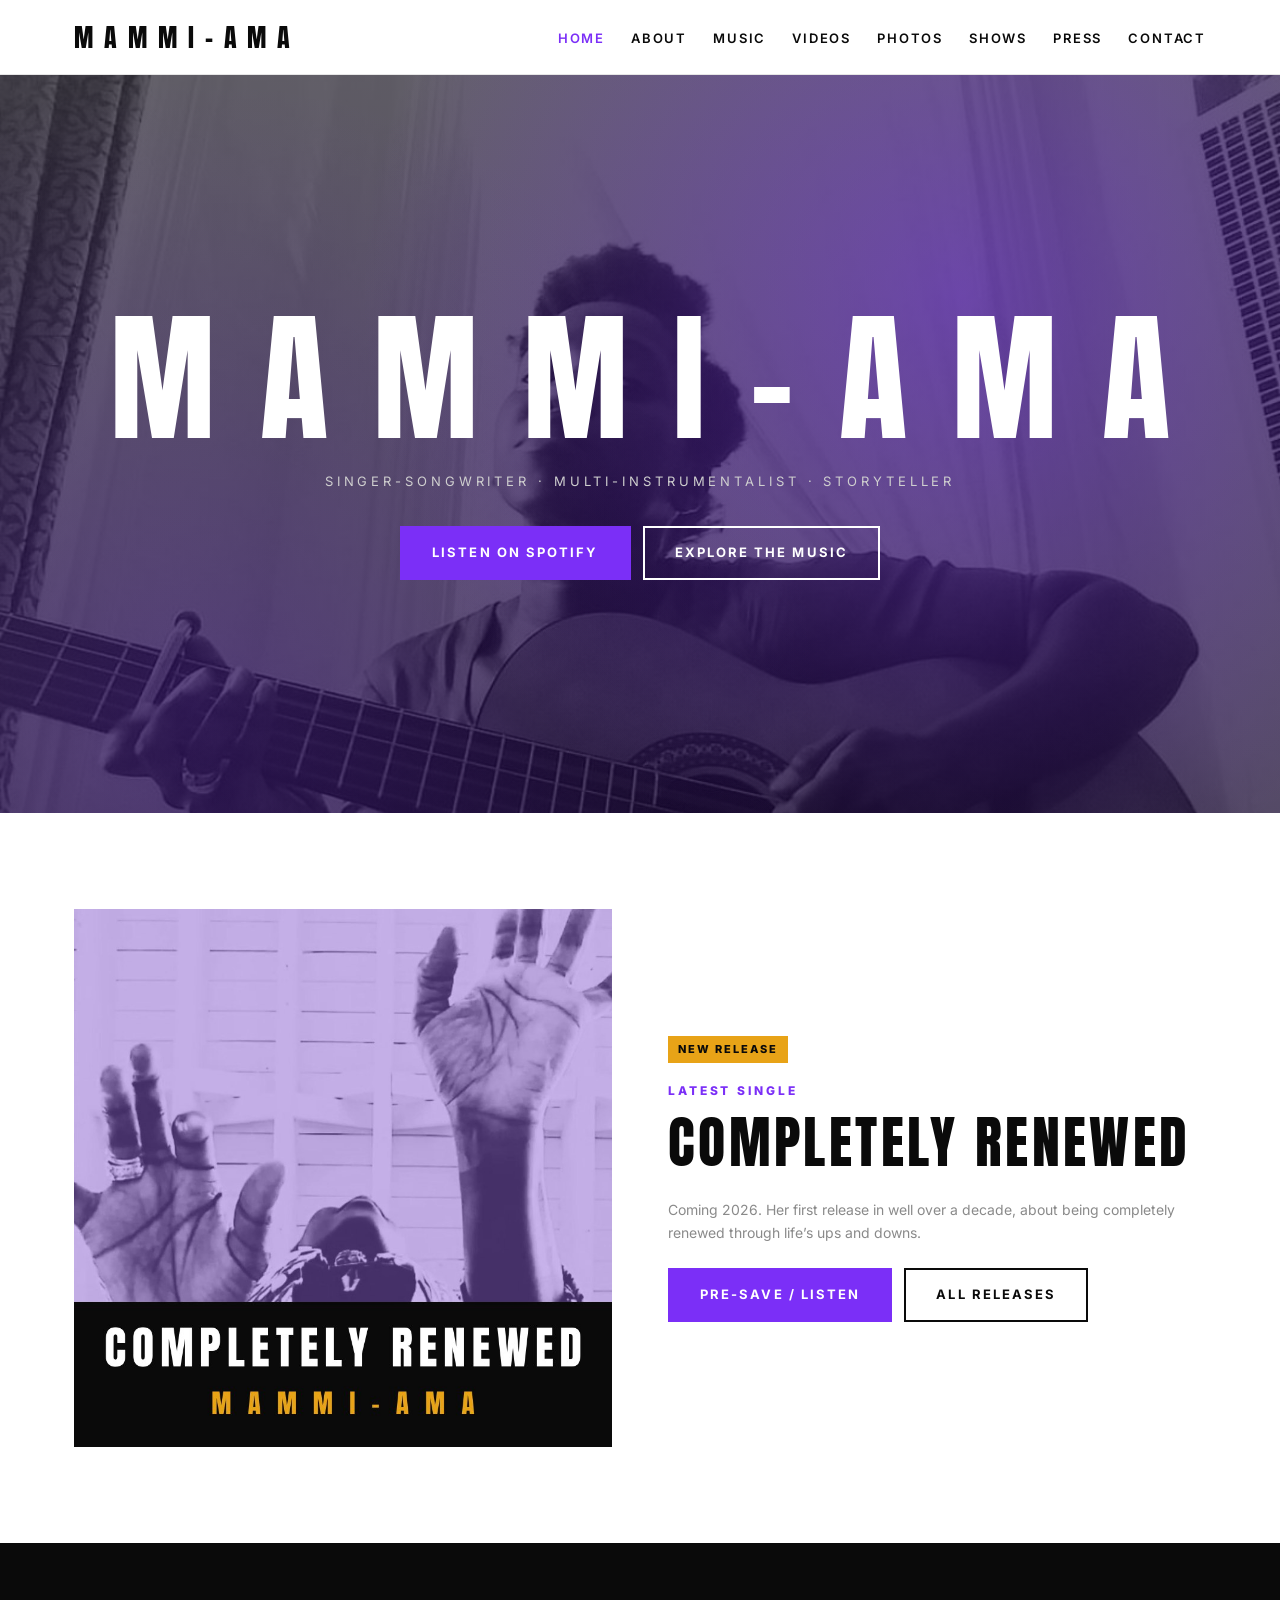
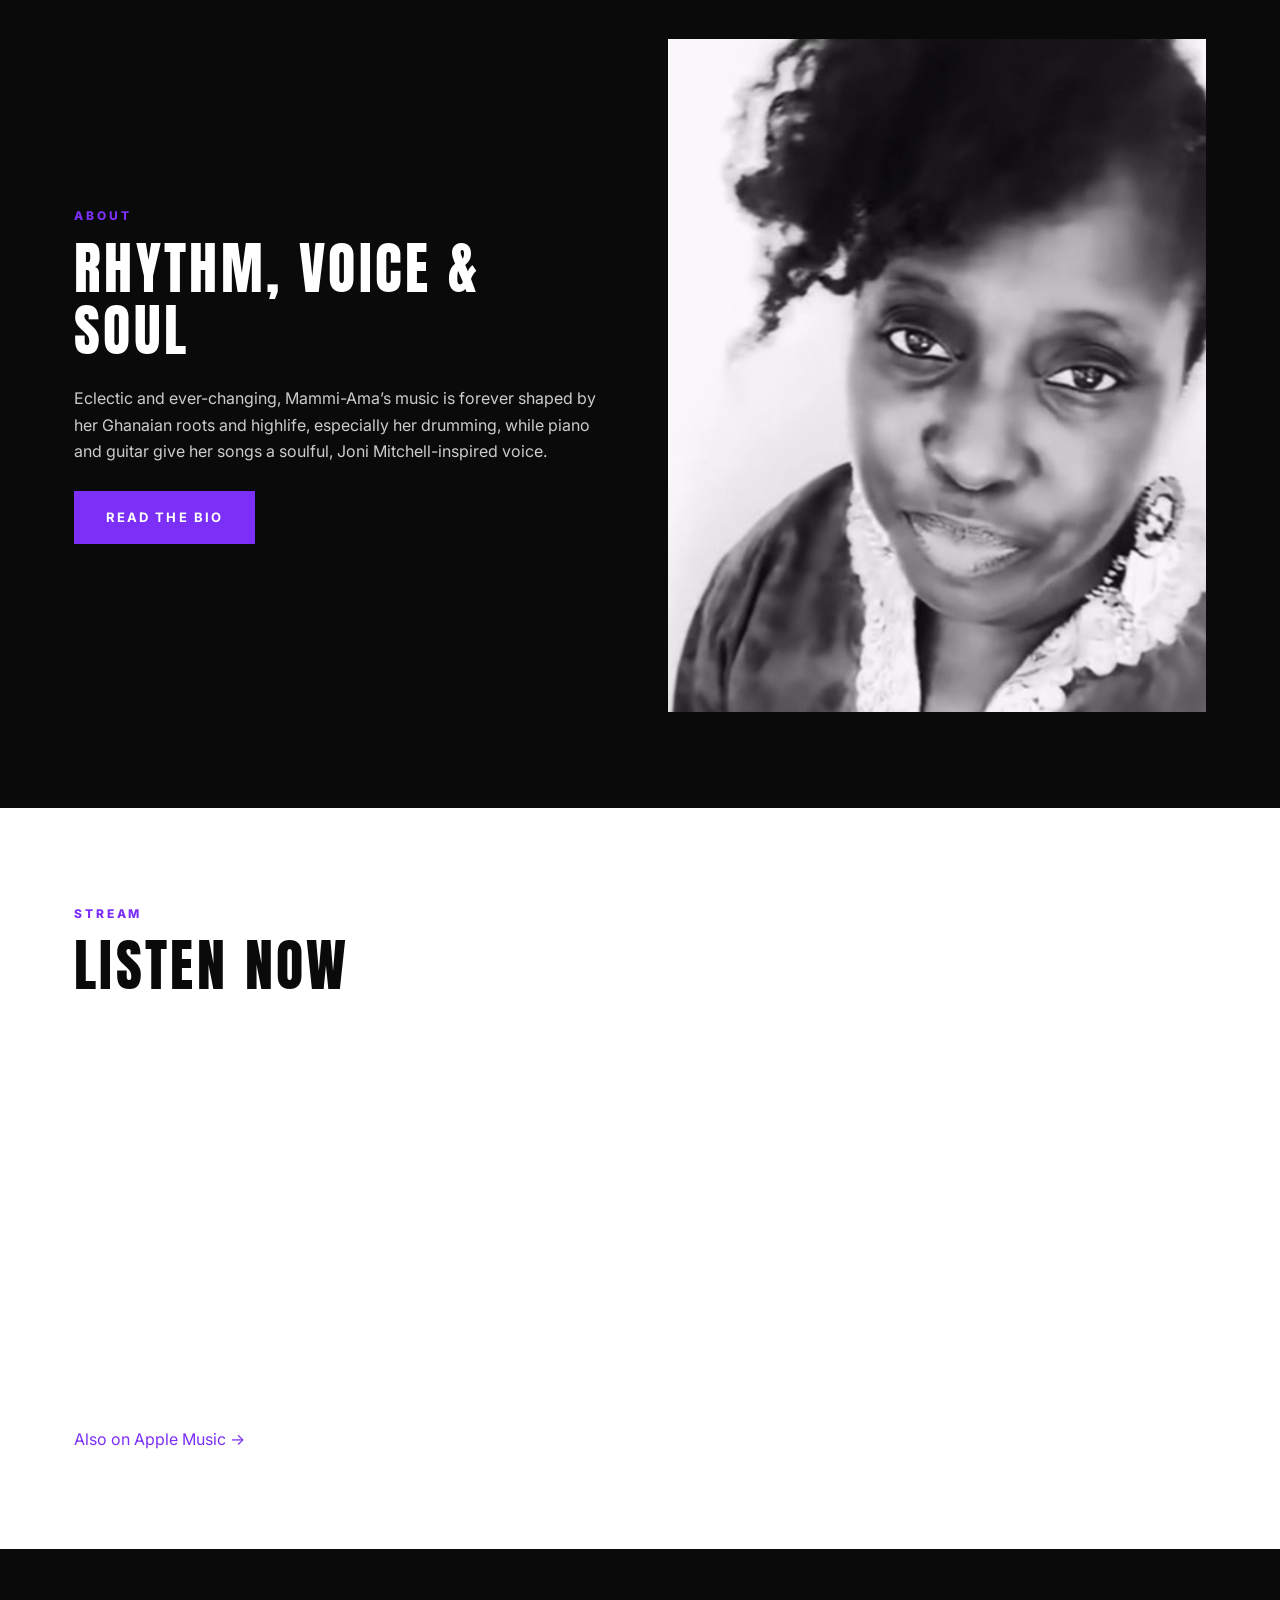
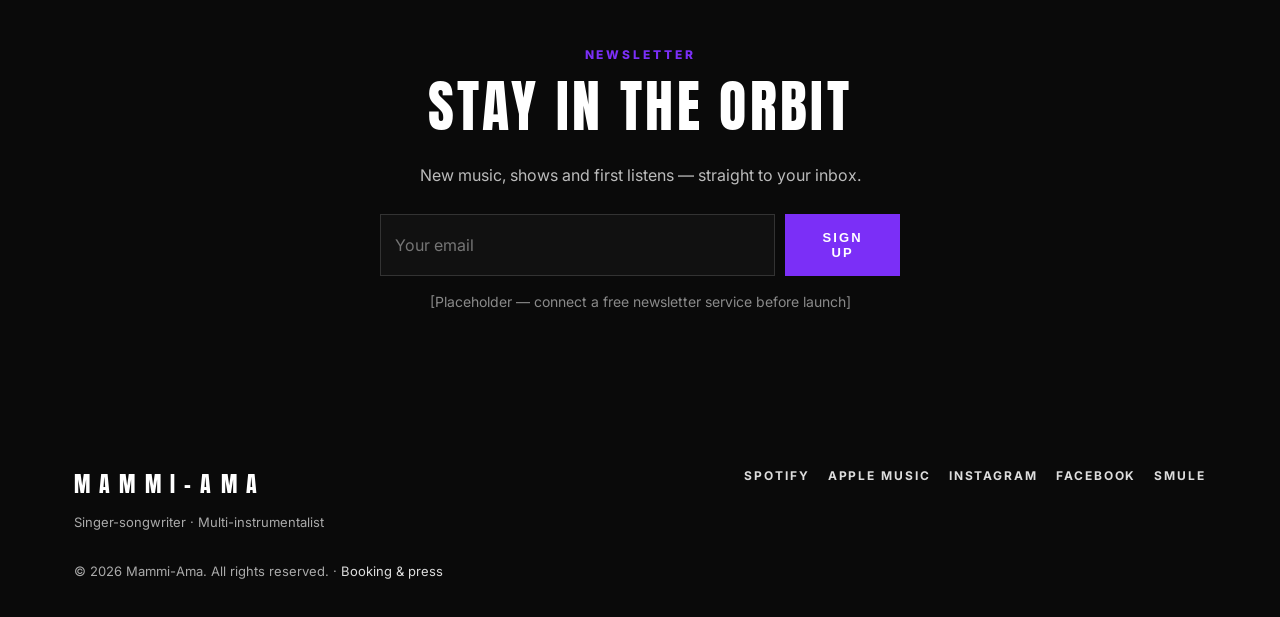
==== index.html @ 61376efd "New mammiama.com site" ====
<!doctype html><html lang="en"><head><meta charset="utf-8"><meta name="viewport" content="width=device-width,initial-scale=1">
<title>Home | MAMMI-AMA</title><meta name="description" content="Mammi-Ama: Ashanti-American singer-songwriter and multi-instrumentalist telling stories across generations."><meta property="og:title" content="MAMMI-AMA"><meta property="og:description" content="Mammi-Ama: Ashanti-American singer-songwriter and multi-instrumentalist telling stories across generations.">
<link rel="stylesheet" href="assets/style.css"></head><body>
<header><div class="wrap nav"><a class="logo" href="index.html" aria-label="Mammi-Ama home">MAMMI-AMA</a><nav><button class="burger" aria-label="Menu">&#9776;</button><ul><li><a href="index.html" class=active>Home</a></li><li><a href="about.html">About</a></li><li><a href="music.html">Music</a></li><li><a href="videos.html">Videos</a></li><li><a href="photos.html">Photos</a></li><li><a href="shows.html">Shows</a></li><li><a href="press.html">Press</a></li><li><a href="contact.html">Contact</a></li></ul></nav></div></header>
<main>
<div class="hero photo"><div class="wrap"><h1>MAMMI-AMA</h1><p>Singer-songwriter · Multi-instrumentalist · Storyteller</p>
<a class="btn" href="https://open.spotify.com/artist/2Zk9RL8q5blu6VVr3xANS7" target="_blank" rel="noopener">Listen on Spotify</a> &nbsp; <a class="btn ghost" href="music.html">Explore the music</a></div></div>
<section><div class="wrap grid2"><div class="fig sq"><img src="assets/photos/cover-completely-renewed-concept.jpg" alt="Completely Renewed cover concept" loading="lazy"></div><div><span class="tag">New release</span>
<p class="kicker" style="margin-top:18px">Latest single</p><h2>Completely Renewed</h2><p class="muted" style="margin-bottom:24px">Coming 2026. Her first release in well over a decade, about being completely renewed through life’s ups and downs.</p>
<a class="btn" href="#" title="DistroKid HyperFollow link goes here">Pre-save / Listen</a> &nbsp; <a class="btn ghost" href="music.html">All releases</a></div></div></section>
<section class="dark"><div class="wrap grid2"><div><p class="kicker">About</p><h2>Rhythm, voice &amp; soul</h2>
<p style="color:#ccc;margin-bottom:26px">Eclectic and ever-changing, Mammi-Ama’s music is forever shaped by her Ghanaian roots and highlife, especially her drumming, while piano and guitar give her songs a soulful, Joni Mitchell-inspired voice.</p>
<a class="btn" href="about.html">Read the bio</a></div><div class="fig tl"><img src="assets/photos/20-bw-close-portrait.jpg" alt="Mammi-Ama portrait" loading="lazy"></div></div></section>
<section><div class="wrap"><p class="kicker">Stream</p><h2>Listen now</h2><div class="embed"><iframe src="https://open.spotify.com/embed/artist/2Zk9RL8q5blu6VVr3xANS7?utm_source=generator&theme=0" height="380" allow="autoplay; clipboard-write; encrypted-media; fullscreen; picture-in-picture" loading="lazy" title="Mammi-Ama on Spotify"></iframe></div>
<p style="margin-top:18px"><a href="https://itunes.apple.com/us/artist/mammi-ama/id1182056877" target="_blank" rel="noopener">Also on Apple Music →</a></p></div></section>
<section class="dark" style="text-align:center"><div class="wrap"><p class="kicker">Newsletter</p><h2>Stay in the orbit</h2><p style="color:#bbb;margin-bottom:26px">New music, shows and first listens — straight to your inbox.</p>
<form class="news" onsubmit="alert('Newsletter signup will be connected before launch.');return false"><input type="email" placeholder="Your email" required><button class="btn" type="submit">Sign up</button></form>
<p class="muted" style="margin-top:14px">[Placeholder — connect a free newsletter service before launch]</p></div></section></main>
<footer><div class="wrap"><div class="row"><div><a class="logo" href="index.html">MAMMI-AMA</a><p style="margin-top:10px">Singer-songwriter · Multi-instrumentalist</p></div><div><div class="socials"><a href="https://open.spotify.com/artist/2Zk9RL8q5blu6VVr3xANS7" target="_blank" rel="noopener">Spotify</a><a href="https://itunes.apple.com/us/artist/mammi-ama/id1182056877" target="_blank" rel="noopener">Apple Music</a><a href="https://www.instagram.com/mammiama" target="_blank" rel="noopener">Instagram</a><a href="http://www.facebook.com/mammiama" target="_blank" rel="noopener">Facebook</a><a href="https://www.smule.com/sing-profile/mammiama" target="_blank" rel="noopener">Smule</a></div></div></div>
<p>&copy; 2026 Mammi-Ama. All rights reserved. · <a href="contact.html">Booking &amp; press</a></p></div></footer>
<script src="assets/main.js"></script></body></html>
---- assets/style.css ----
@import url('https://fonts.googleapis.com/css2?family=Anton&family=Inter:wght@300;400;600;800&display=swap');
:root{--v:#7B2FF7;--g:#E8A317;--k:#0a0a0a;--w:#fff;--gr:#8a8a8a;--line:#e6e6e6}
*{box-sizing:border-box;margin:0;padding:0}
body{font-family:Inter,system-ui,sans-serif;color:var(--k);background:var(--w);line-height:1.65}
a{color:var(--v);text-decoration:none}a:hover{text-decoration:underline}
img{max-width:100%;display:block}
.wrap{max-width:1180px;margin:0 auto;padding:0 24px}
header{position:sticky;top:0;z-index:20;background:rgba(255,255,255,.94);backdrop-filter:blur(8px);border-bottom:1px solid var(--line)}
.nav{display:flex;align-items:center;justify-content:space-between;height:74px}
.logo{font-family:Anton,'Bebas Neue',Impact,sans-serif;font-size:26px;letter-spacing:.42em;color:var(--k)}
.logo:hover{text-decoration:none}
nav ul{display:flex;gap:26px;list-style:none}
nav a{color:var(--k);font-size:13px;font-weight:600;letter-spacing:.14em;text-transform:uppercase}
nav a.active,nav a:hover{color:var(--v);text-decoration:none}
.burger{display:none;background:none;border:0;font-size:26px;cursor:pointer}
.hero{background:var(--k);color:var(--w);min-height:min(82vh,760px);display:grid;place-items:center;text-align:center;position:relative;overflow:hidden}
.hero:before{content:"";position:absolute;inset:0;background:radial-gradient(circle at 75% 30%,rgba(123,47,247,.45),transparent 55%),radial-gradient(circle at 15% 85%,rgba(123,47,247,.18),transparent 50%)}
.hero>*{position:relative}
.hero h1{font-family:Anton,Impact,sans-serif;font-weight:400;font-size:clamp(54px,11vw,150px);letter-spacing:.32em;line-height:1;margin-right:-.32em}
.hero p{color:#cfcfcf;letter-spacing:.3em;text-transform:uppercase;font-size:13px;margin:22px 0 34px}
.btn{display:inline-block;padding:14px 30px;border:2px solid var(--v);background:var(--v);color:#fff;font-weight:700;font-size:13px;letter-spacing:.16em;text-transform:uppercase;transition:.2s}
.btn:hover{background:transparent;color:var(--v);text-decoration:none}
.hero .btn.ghost,.btn.ghost{background:transparent;color:inherit;border-color:currentColor}
.btn.ghost:hover{border-color:var(--v);color:var(--v)}
.tag{display:inline-block;background:var(--g);color:var(--k);font-size:11px;font-weight:800;letter-spacing:.18em;text-transform:uppercase;padding:4px 10px}
section{padding:96px 0}
.dark{background:var(--k);color:#fff}
.kicker{color:var(--v);font-weight:800;letter-spacing:.24em;text-transform:uppercase;font-size:12px;margin-bottom:12px}
h2{font-family:Anton,Impact,sans-serif;font-weight:400;font-size:clamp(34px,5vw,56px);letter-spacing:.06em;text-transform:uppercase;line-height:1.1;margin-bottom:24px}
h3{font-size:19px;margin-bottom:6px}
.pagehead{padding:90px 0 50px;border-bottom:1px solid var(--line)}
.pagehead h1{font-family:Anton,Impact,sans-serif;font-weight:400;font-size:clamp(48px,8vw,96px);letter-spacing:.12em;text-transform:uppercase;line-height:1}
.grid2{display:grid;grid-template-columns:1fr 1fr;gap:56px;align-items:center}
.grid3{display:grid;grid-template-columns:repeat(3,1fr);gap:28px}
.grid4{display:grid;grid-template-columns:repeat(4,1fr);gap:16px}
.ph{background:repeating-linear-gradient(135deg,#111 0 14px,#171717 14px 28px);color:#9a9a9a;display:grid;place-items:center;text-align:center;font-size:12px;letter-spacing:.2em;text-transform:uppercase;aspect-ratio:1;position:relative;overflow:hidden}
.ph.light{background:repeating-linear-gradient(135deg,#f3f3f3 0 14px,#ececec 14px 28px);color:#777}
.ph.tall{aspect-ratio:4/5}.ph.wide{aspect-ratio:16/9}
.ph:after{content:"";position:absolute;inset:0;background:var(--v);opacity:0;transition:.25s;mix-blend-mode:multiply}
.ph:hover:after{opacity:.55}
.card{border:1px solid var(--line);background:#fff;transition:.2s}
.card:hover{border-color:var(--v);transform:translateY(-3px)}
.card .body{padding:20px}
.muted{color:var(--gr);font-size:14px}
.draft{border:2px dashed var(--g);background:#fffaf0;padding:14px 18px;font-size:14px;margin-bottom:30px}
.note{border-left:4px solid var(--v);background:#f6f1ff;padding:14px 18px;font-size:14px;margin:22px 0}
.embed iframe{width:100%;border:0;border-radius:12px}
.list{list-style:none;border-top:1px solid var(--line)}
.list li{display:flex;justify-content:space-between;align-items:center;gap:20px;padding:22px 0;border-bottom:1px solid var(--line);flex-wrap:wrap}
.date{font-family:Anton,Impact,sans-serif;font-size:24px;letter-spacing:.05em;min-width:150px}
form{display:grid;gap:14px;max-width:560px}
input,textarea,select{font:inherit;padding:14px;border:1px solid #cfcfcf;background:#fff;width:100%}
input:focus,textarea:focus{outline:2px solid var(--v);border-color:var(--v)}
.news{display:flex;gap:10px;max-width:520px;margin:0 auto}
.news input{background:#111;border-color:#333;color:#fff}
.socials{display:flex;gap:18px;flex-wrap:wrap}
.socials a{font-size:12px;font-weight:700;letter-spacing:.16em;text-transform:uppercase}
footer{background:var(--k);color:#aaa;padding:56px 0 34px;font-size:13px}
footer .logo{color:#fff;font-size:22px}
footer .row{display:flex;justify-content:space-between;align-items:flex-start;gap:30px;flex-wrap:wrap;margin-bottom:28px}
footer a{color:#ddd}footer a:hover{color:var(--v)}
.bio p{font-size:18px;margin-bottom:20px;max-width:760px}
.ph-txt{background:#f0e9ff;color:#4b1aa8;padding:0 4px;border-radius:3px}
@media(max-width:860px){
 nav ul{display:none;position:absolute;top:74px;left:0;right:0;background:#fff;flex-direction:column;gap:0;border-bottom:1px solid var(--line)}
 nav ul.open{display:flex}nav li a{display:block;padding:16px 24px}
 .burger{display:block}.logo{font-size:20px;letter-spacing:.32em}
 .grid2,.grid3{grid-template-columns:1fr;gap:32px}.grid4{grid-template-columns:1fr 1fr}
 section{padding:64px 0}.hero{min-height:560px}.hero h1{font-size:11vw !important;letter-spacing:.16em;margin-right:-.16em;white-space:nowrap}.news{flex-direction:column}
}
.list li>div{flex:1}
.fig{position:relative;overflow:hidden;background:#111}
.fig img{width:100%;height:100%;object-fit:cover;transition:transform .4s}
.fig:after{content:"";position:absolute;inset:0;background:var(--v);opacity:0;transition:.25s;mix-blend-mode:multiply;pointer-events:none}
.fig:hover:after{opacity:.5}.fig:hover img{transform:scale(1.03)}
.sq{aspect-ratio:1}.tl{aspect-ratio:4/5}.wd{aspect-ratio:16/9}
.hero.photo{background:linear-gradient(rgba(5,0,15,.62),rgba(20,5,45,.72)),url(photos/02-bw-classical-guitar-window.jpg) center 35%/cover}
.thumb{width:120px;height:90px;object-fit:cover;flex:none}
.grid6{display:grid;grid-template-columns:repeat(6,1fr);gap:12px}
@media(max-width:860px){.grid6{grid-template-columns:repeat(3,1fr)}.thumb{width:84px;height:64px}}
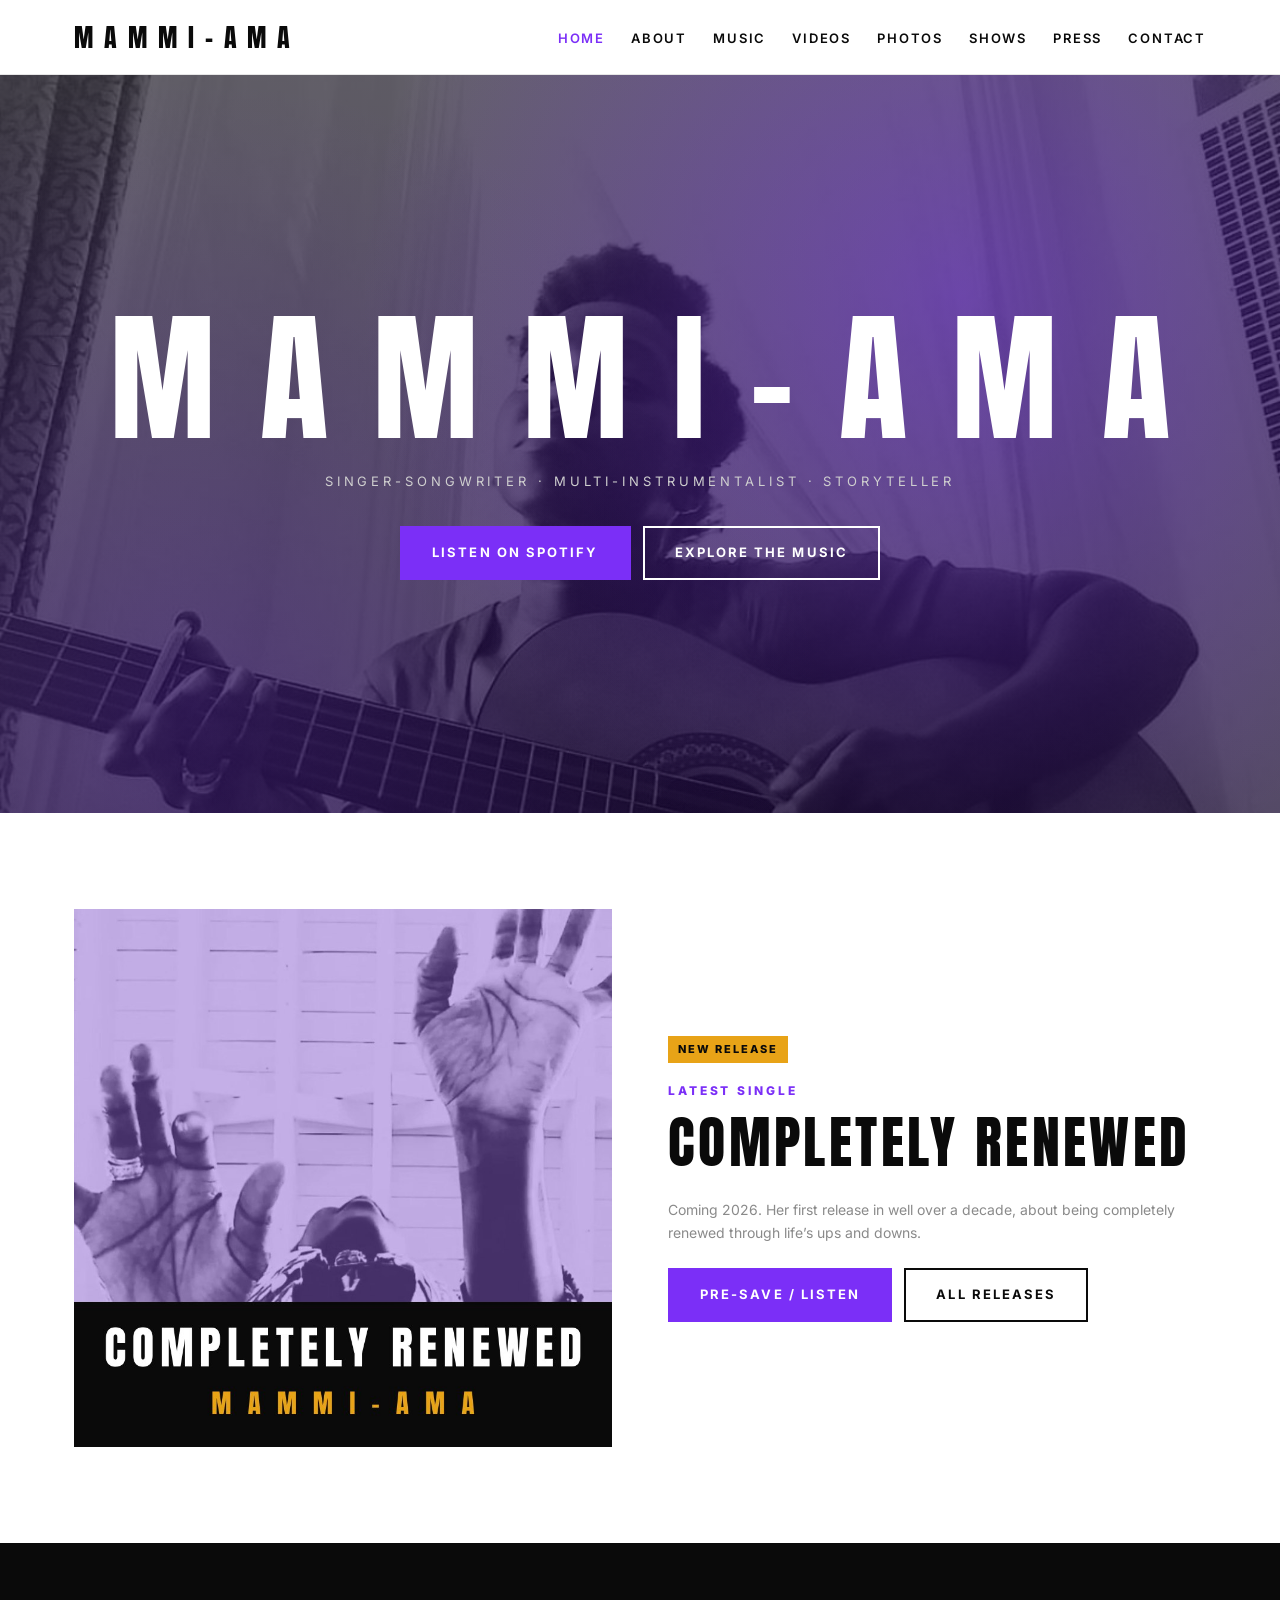
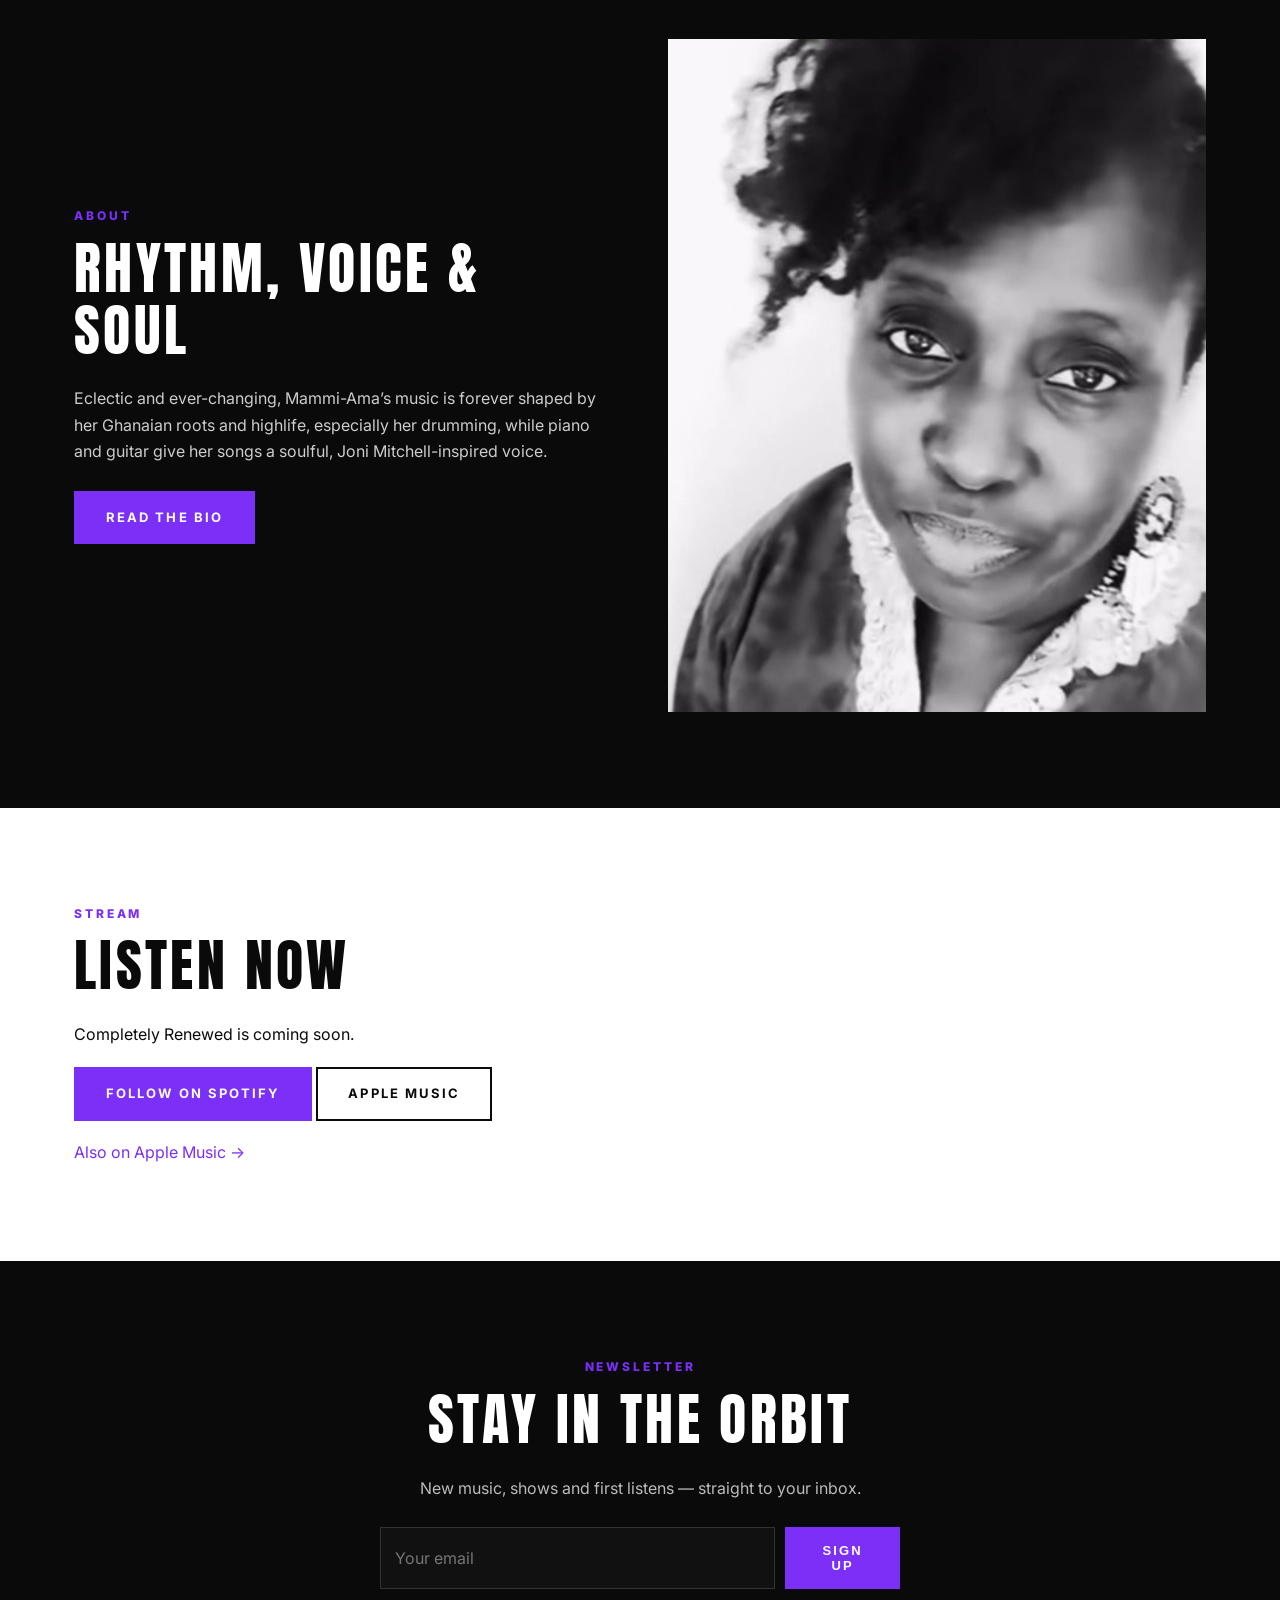
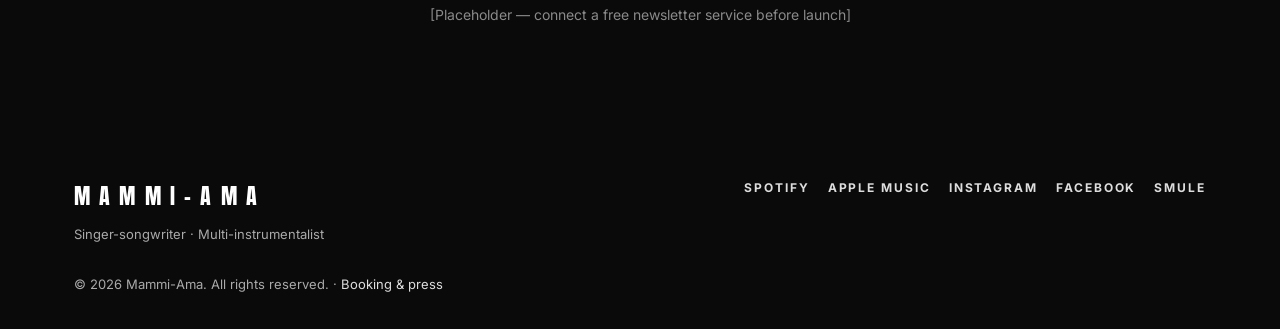
==== commit d024db4e: "Hide empty Spotify embeds until tracks are live" ====
--- a/index.html
+++ b/index.html
@@ -11,7 +11,7 @@
 <section class="dark"><div class="wrap grid2"><div><p class="kicker">About</p><h2>Rhythm, voice &amp; soul</h2>
 <p style="color:#ccc;margin-bottom:26px">Eclectic and ever-changing, Mammi-Ama’s music is forever shaped by her Ghanaian roots and highlife, especially her drumming, while piano and guitar give her songs a soulful, Joni Mitchell-inspired voice.</p>
 <a class="btn" href="about.html">Read the bio</a></div><div class="fig tl"><img src="assets/photos/20-bw-close-portrait.jpg" alt="Mammi-Ama portrait" loading="lazy"></div></div></section>
-<section><div class="wrap"><p class="kicker">Stream</p><h2>Listen now</h2><div class="embed"><iframe src="https://open.spotify.com/embed/artist/2Zk9RL8q5blu6VVr3xANS7?utm_source=generator&theme=0" height="380" allow="autoplay; clipboard-write; encrypted-media; fullscreen; picture-in-picture" loading="lazy" title="Mammi-Ama on Spotify"></iframe></div>
+<section><div class="wrap"><p class="kicker">Stream</p><h2>Listen now</h2><!-- Spotify embed hidden until tracks are live: <div class="embed"><iframe src="https://open.spotify.com/embed/artist/2Zk9RL8q5blu6VVr3xANS7?utm_source=generator&theme=0" height="380" allow="autoplay; clipboard-write; encrypted-media; fullscreen; picture-in-picture" loading="lazy" title="Mammi-Ama on Spotify"></iframe></div> --><p style="margin:0 0 20px">Completely Renewed is coming soon.</p><p><a class="btn" href="https://open.spotify.com/artist/2Zk9RL8q5blu6VVr3xANS7" target="_blank" rel="noopener">Follow on Spotify</a> <a class="btn ghost" href="https://itunes.apple.com/us/artist/mammi-ama/id1182056877" target="_blank" rel="noopener">Apple Music</a></p>
 <p style="margin-top:18px"><a href="https://itunes.apple.com/us/artist/mammi-ama/id1182056877" target="_blank" rel="noopener">Also on Apple Music →</a></p></div></section>
 <section class="dark" style="text-align:center"><div class="wrap"><p class="kicker">Newsletter</p><h2>Stay in the orbit</h2><p style="color:#bbb;margin-bottom:26px">New music, shows and first listens — straight to your inbox.</p>
 <form class="news" onsubmit="alert('Newsletter signup will be connected before launch.');return false"><input type="email" placeholder="Your email" required><button class="btn" type="submit">Sign up</button></form>
--- a/assets/style.css
+++ b/assets/style.css
@@ -78,3 +78,25 @@
 .thumb{width:120px;height:90px;object-fit:cover;flex:none}
 .grid6{display:grid;grid-template-columns:repeat(6,1fr);gap:12px}
 @media(max-width:860px){.grid6{grid-template-columns:repeat(3,1fr)}.thumb{width:84px;height:64px}}
+.covers-row{display:grid;grid-template-columns:repeat(3,1fr);gap:24px;margin-top:40px}
+.cover-card{display:block;color:#fff;text-decoration:none;border-top:3px solid var(--v,#7B2FF7)}
+.cover-card img{width:100%;aspect-ratio:1;object-fit:cover;display:block;transition:transform .3s}
+.cover-card:hover img{transform:scale(1.02)}
+.cover-title{display:block;margin-top:12px;font-weight:700}
+.cover-sub{display:block;color:#E8A317;font-size:.9em;margin-top:4px}
+@media(max-width:860px){.covers-row{grid-template-columns:1fr;max-width:420px}}
+.vid{position:relative;background:#111;overflow:hidden}.vid iframe{position:absolute;inset:0;width:100%;height:100%;border:0}
+.vid.wide{aspect-ratio:16/9}.vid.tall{aspect-ratio:9/16}
+.short-wrap{max-width:340px}
+.grid5{display:grid;grid-template-columns:repeat(5,1fr);gap:16px}
+@media(max-width:860px){.grid5{grid-template-columns:1fr 1fr}.grid5>:last-child{grid-column:1/-1;width:calc(50% - 8px);justify-self:center}}
+.tracks{list-style:none;padding:0;margin:24px 0 0;border-top:1px solid #e5e5e5}
+.track{display:grid;grid-template-columns:1fr auto minmax(260px,360px);gap:20px;align-items:center;padding:18px 0;border-bottom:1px solid #e5e5e5}
+.track audio{width:100%;accent-color:#7B2FF7}
+.track-dur{color:#777;font-variant-numeric:tabular-nums}
+.tag-new{display:inline-block;background:#E8A317;color:#000;font-size:.68em;font-weight:700;letter-spacing:.1em;text-transform:uppercase;padding:2px 7px;margin-left:6px;vertical-align:middle}
+@media(max-width:860px){.track{grid-template-columns:1fr auto;gap:10px}.track audio{grid-column:1/-1}}
+.track:has(.btn-dl){grid-template-columns:1fr auto minmax(240px,340px) auto}
+.btn-dl{display:inline-block;background:#7B2FF7;color:#fff;text-decoration:none;font-weight:700;font-size:.75em;letter-spacing:.12em;text-transform:uppercase;padding:12px 18px;border-bottom:3px solid #E8A317;white-space:nowrap}
+.btn-dl:hover{background:#5d1fd0}
+@media(max-width:860px){.track:has(.btn-dl){grid-template-columns:1fr auto}.btn-dl{grid-column:1/-1;text-align:center}}
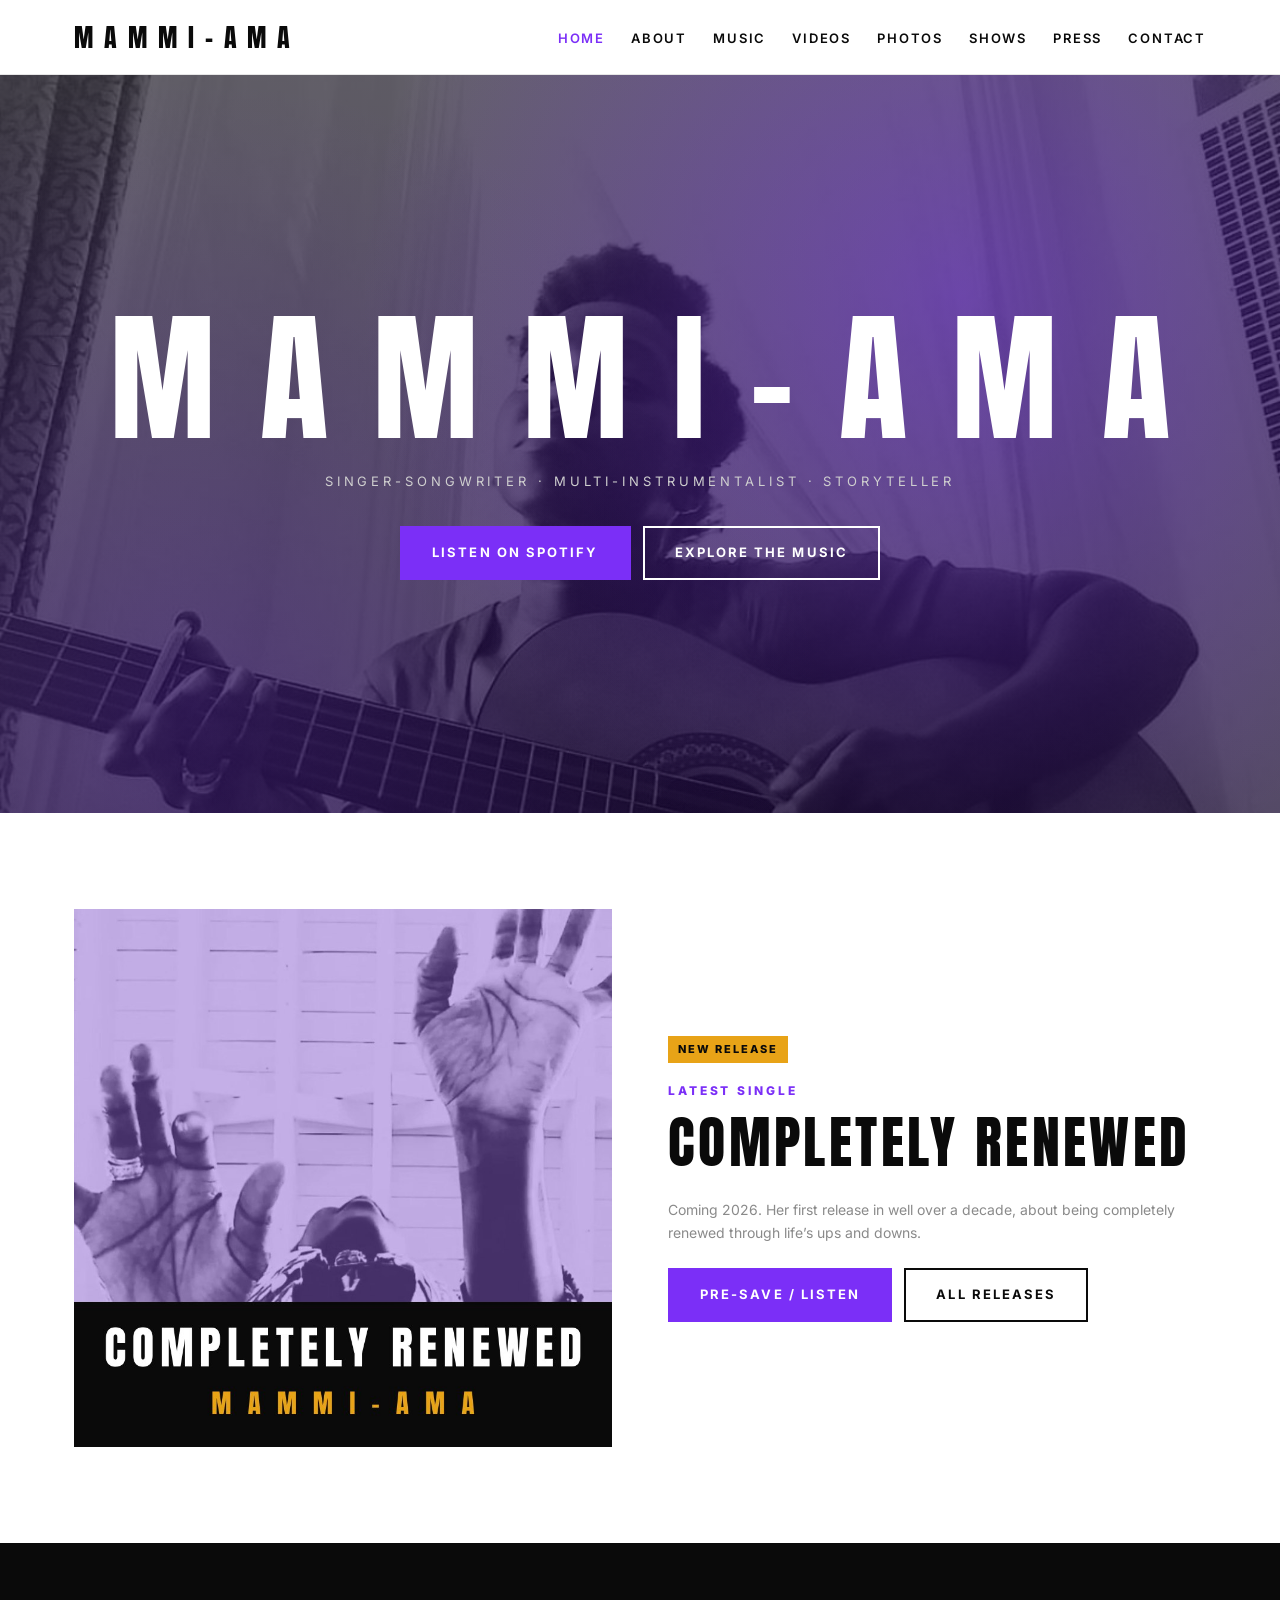
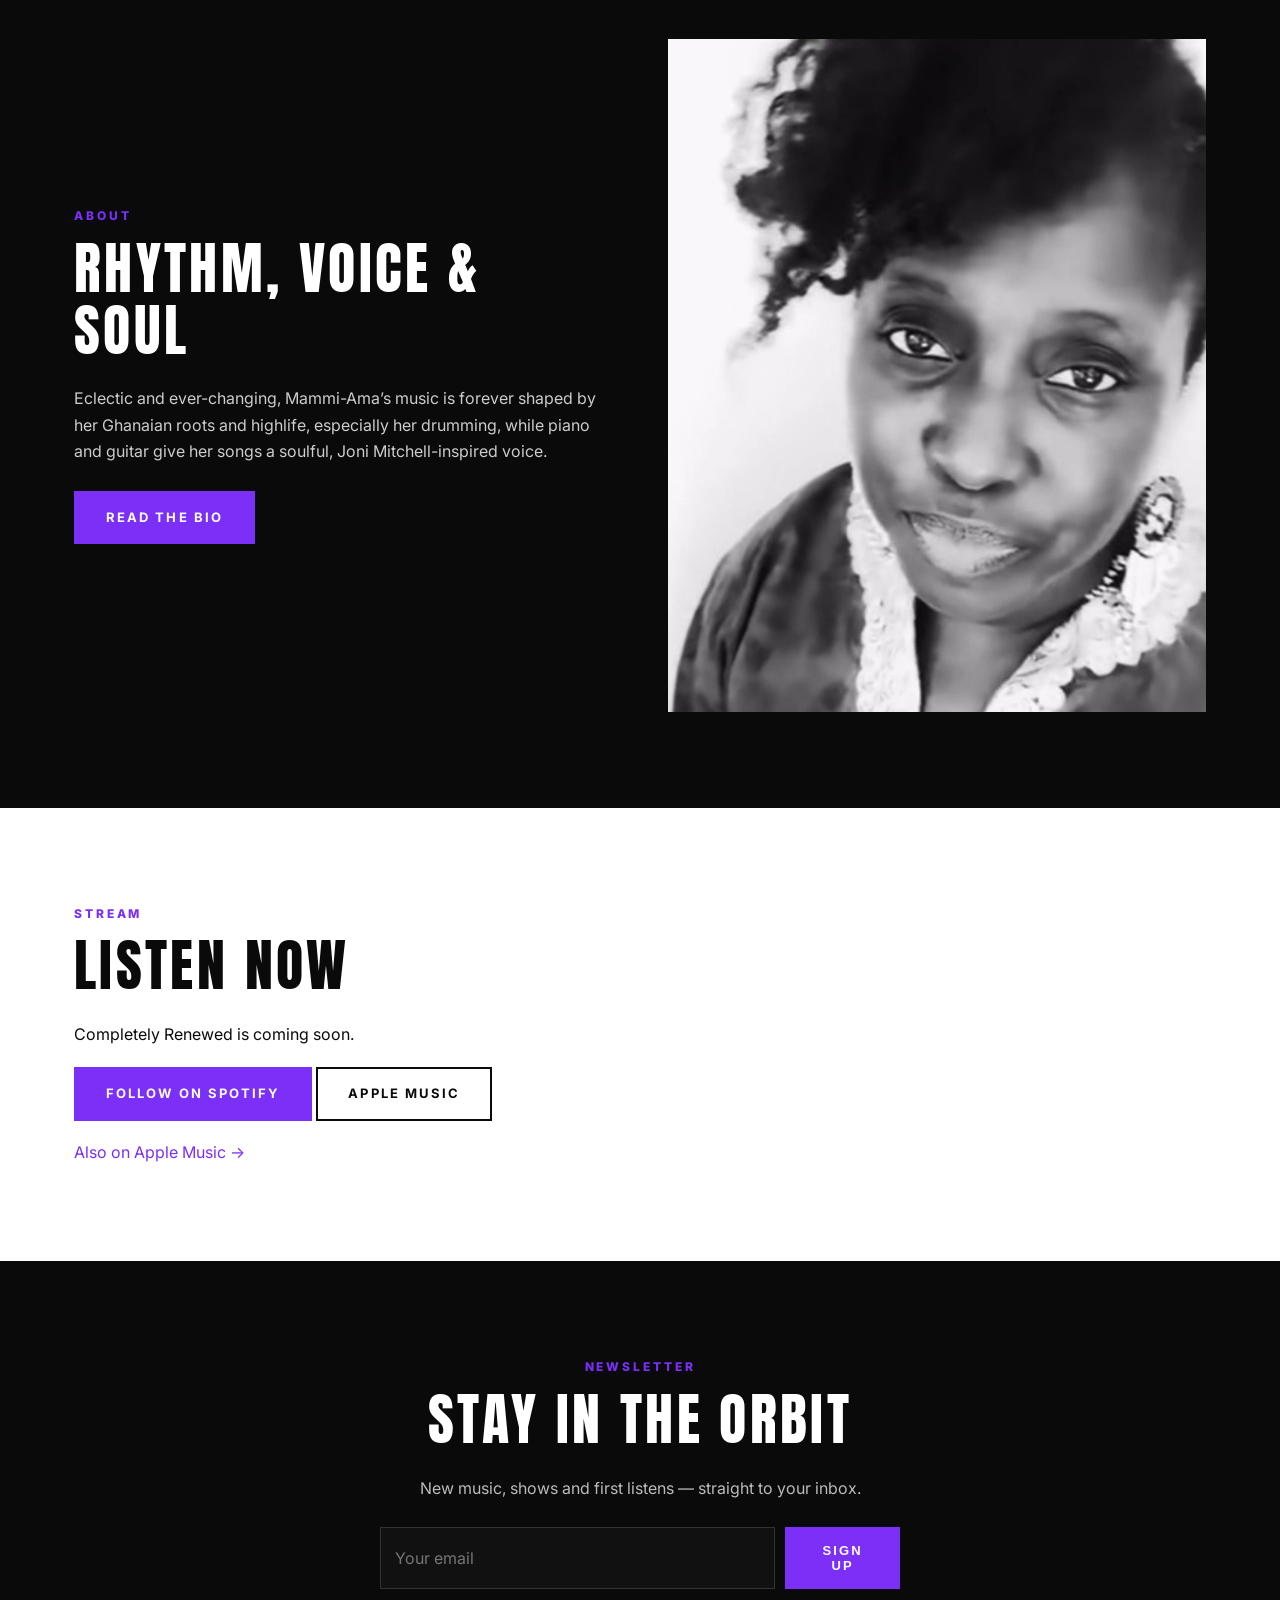
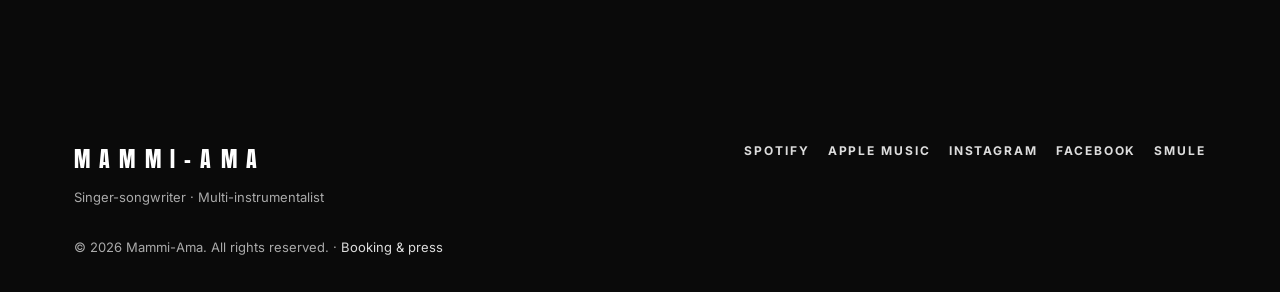
==== commit ad86cef1: "Remove leftover placeholders; connect newsletter signup to email" ====
--- a/index.html
+++ b/index.html
@@ -14,8 +14,8 @@
 <section><div class="wrap"><p class="kicker">Stream</p><h2>Listen now</h2><!-- Spotify embed hidden until tracks are live: <div class="embed"><iframe src="https://open.spotify.com/embed/artist/2Zk9RL8q5blu6VVr3xANS7?utm_source=generator&theme=0" height="380" allow="autoplay; clipboard-write; encrypted-media; fullscreen; picture-in-picture" loading="lazy" title="Mammi-Ama on Spotify"></iframe></div> --><p style="margin:0 0 20px">Completely Renewed is coming soon.</p><p><a class="btn" href="https://open.spotify.com/artist/2Zk9RL8q5blu6VVr3xANS7" target="_blank" rel="noopener">Follow on Spotify</a> <a class="btn ghost" href="https://itunes.apple.com/us/artist/mammi-ama/id1182056877" target="_blank" rel="noopener">Apple Music</a></p>
 <p style="margin-top:18px"><a href="https://itunes.apple.com/us/artist/mammi-ama/id1182056877" target="_blank" rel="noopener">Also on Apple Music →</a></p></div></section>
 <section class="dark" style="text-align:center"><div class="wrap"><p class="kicker">Newsletter</p><h2>Stay in the orbit</h2><p style="color:#bbb;margin-bottom:26px">New music, shows and first listens — straight to your inbox.</p>
-<form class="news" onsubmit="alert('Newsletter signup will be connected before launch.');return false"><input type="email" placeholder="Your email" required><button class="btn" type="submit">Sign up</button></form>
-<p class="muted" style="margin-top:14px">[Placeholder — connect a free newsletter service before launch]</p></div></section></main>
+<form class="news" action="https://formsubmit.co/info@mammiama.com" method="POST"><input type="hidden" name="_subject" value="Newsletter signup from mammiama.com"><input type="hidden" name="_template" value="table"><input type="hidden" name="_next" value="https://mammiama.com/?subscribed=1"><input type="text" name="_honey" style="display:none" tabindex="-1" autocomplete="off"><input type="email" name="email" placeholder="Your email" required><button class="btn" type="submit">Sign up</button></form>
+</div></section></main>
 <footer><div class="wrap"><div class="row"><div><a class="logo" href="index.html">MAMMI-AMA</a><p style="margin-top:10px">Singer-songwriter · Multi-instrumentalist</p></div><div><div class="socials"><a href="https://open.spotify.com/artist/2Zk9RL8q5blu6VVr3xANS7" target="_blank" rel="noopener">Spotify</a><a href="https://itunes.apple.com/us/artist/mammi-ama/id1182056877" target="_blank" rel="noopener">Apple Music</a><a href="https://www.instagram.com/mammiama" target="_blank" rel="noopener">Instagram</a><a href="http://www.facebook.com/mammiama" target="_blank" rel="noopener">Facebook</a><a href="https://www.smule.com/sing-profile/mammiama" target="_blank" rel="noopener">Smule</a></div></div></div>
 <p>&copy; 2026 Mammi-Ama. All rights reserved. · <a href="contact.html">Booking &amp; press</a></p></div></footer>
 <script src="assets/main.js"></script></body></html>
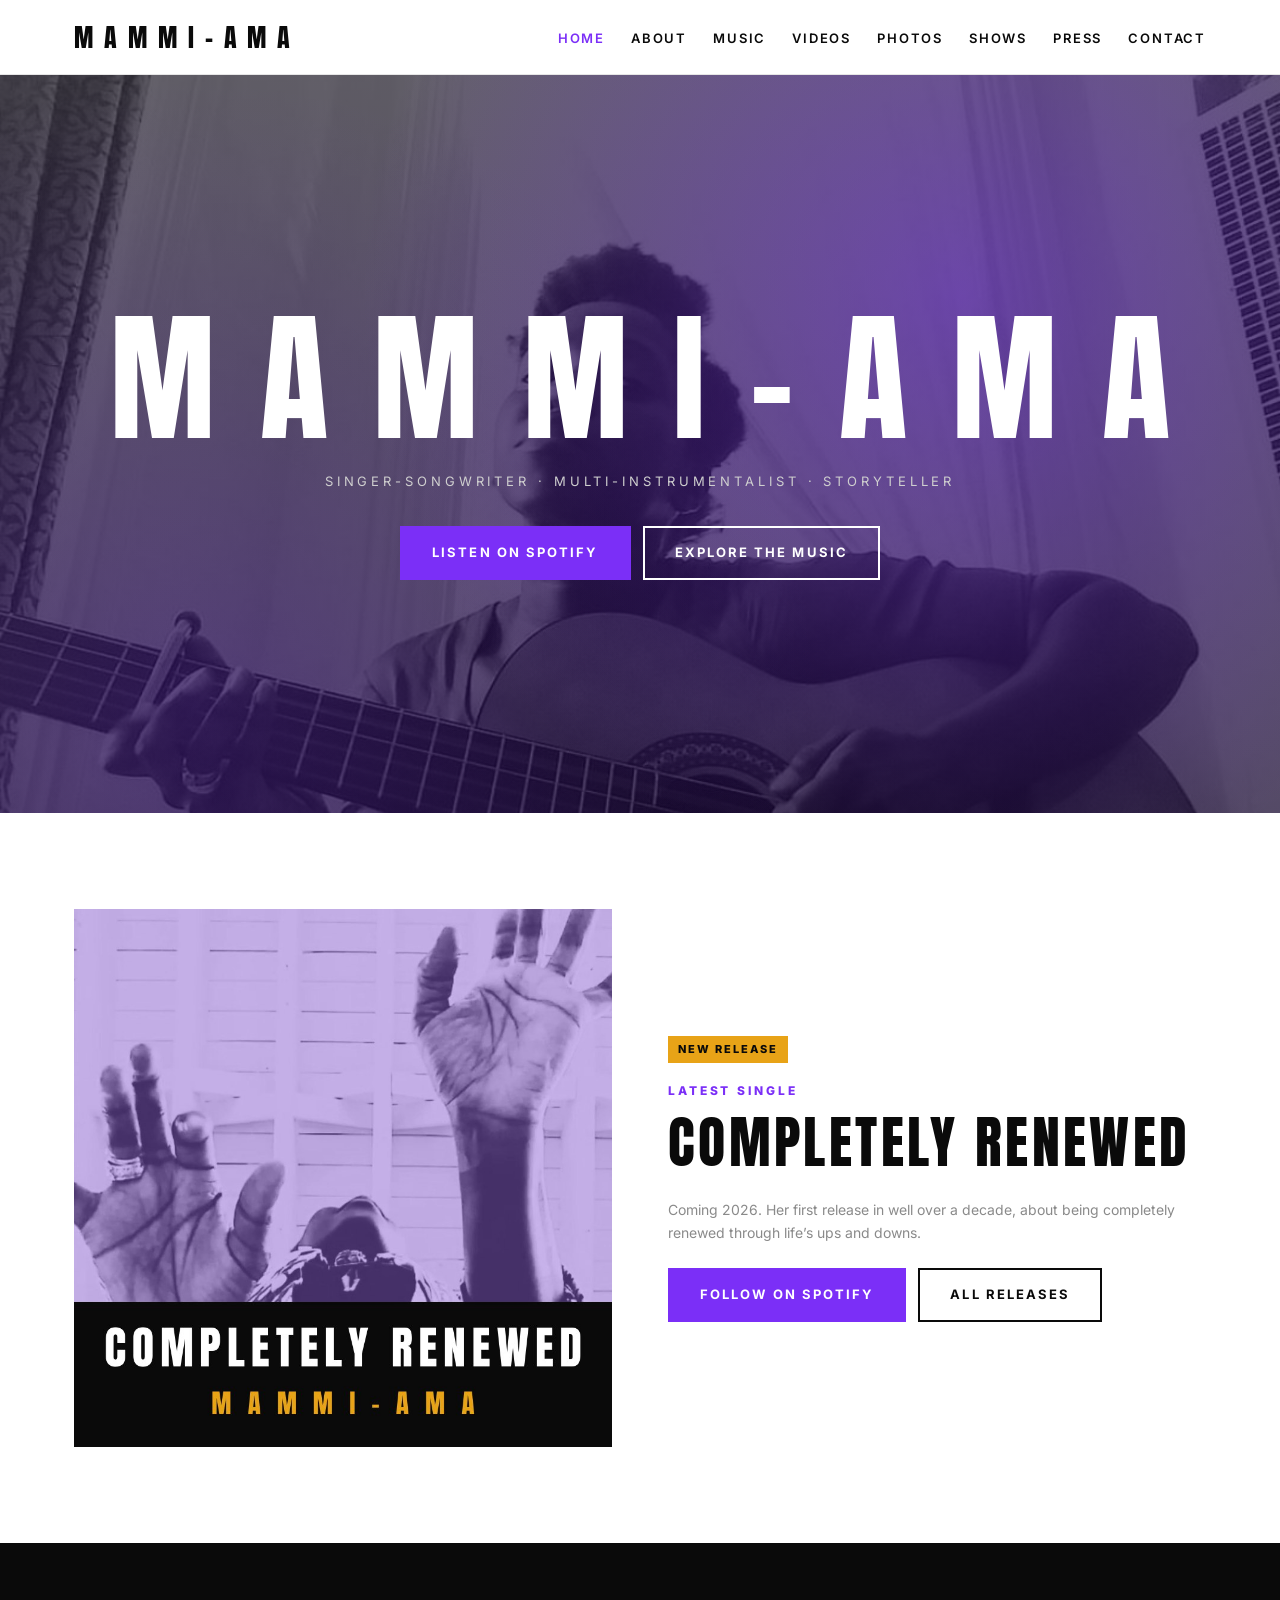
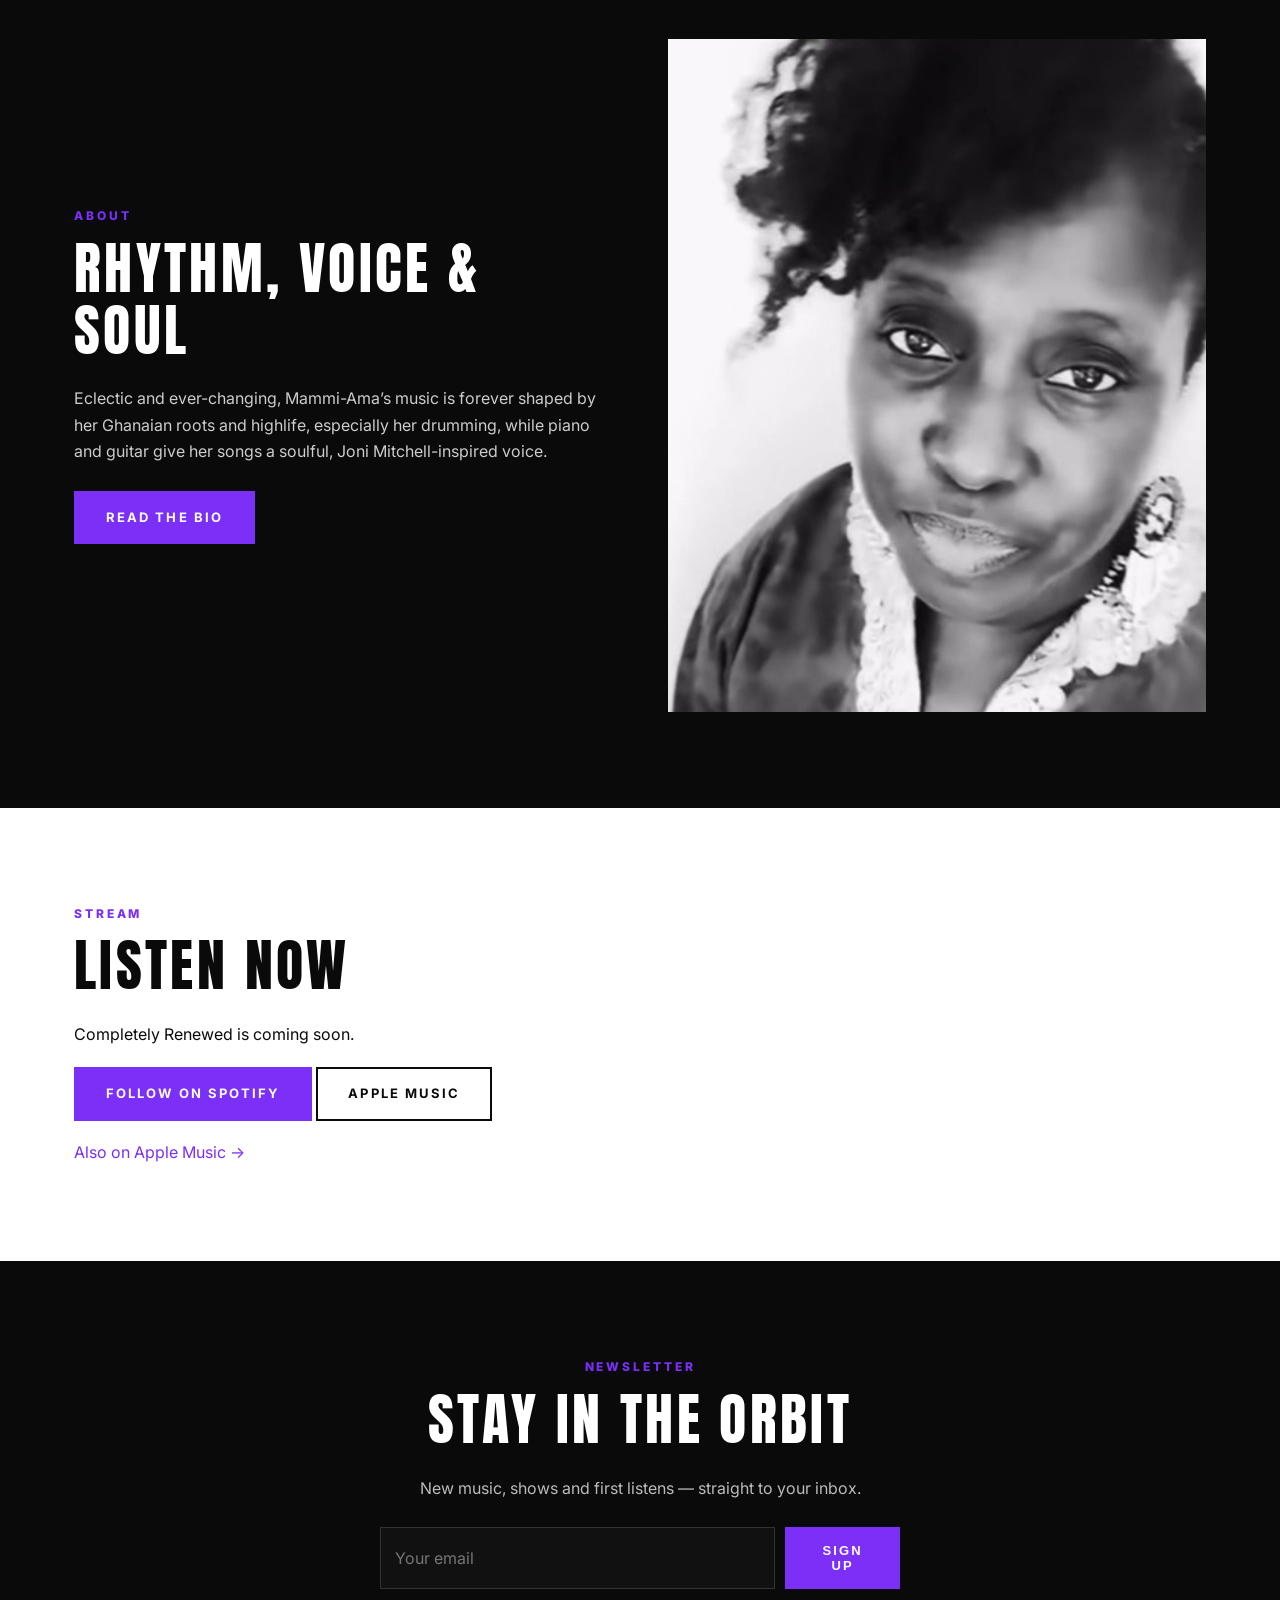
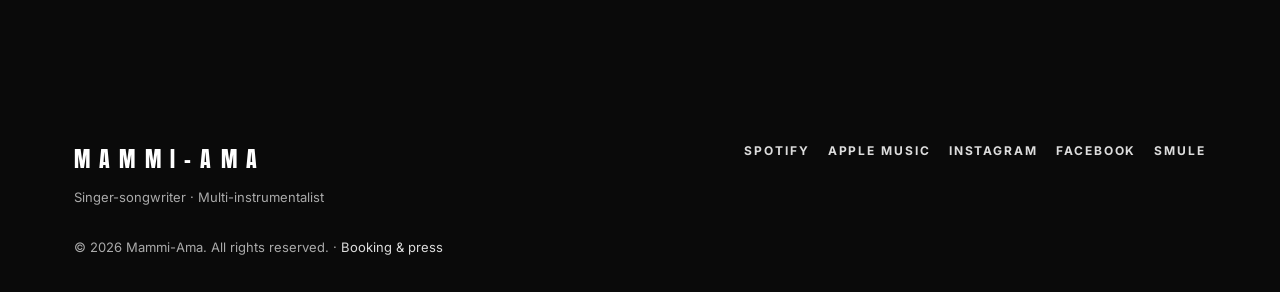
==== commit d0beea56: "Remove remaining placeholder cards, links and notes" ====
--- a/index.html
+++ b/index.html
@@ -7,7 +7,7 @@
 <a class="btn" href="https://open.spotify.com/artist/2Zk9RL8q5blu6VVr3xANS7" target="_blank" rel="noopener">Listen on Spotify</a> &nbsp; <a class="btn ghost" href="music.html">Explore the music</a></div></div>
 <section><div class="wrap grid2"><div class="fig sq"><img src="assets/photos/cover-completely-renewed-concept.jpg" alt="Completely Renewed cover concept" loading="lazy"></div><div><span class="tag">New release</span>
 <p class="kicker" style="margin-top:18px">Latest single</p><h2>Completely Renewed</h2><p class="muted" style="margin-bottom:24px">Coming 2026. Her first release in well over a decade, about being completely renewed through life’s ups and downs.</p>
-<a class="btn" href="#" title="DistroKid HyperFollow link goes here">Pre-save / Listen</a> &nbsp; <a class="btn ghost" href="music.html">All releases</a></div></div></section>
+<a class="btn" href="https://open.spotify.com/artist/2Zk9RL8q5blu6VVr3xANS7" target="_blank" rel="noopener">Follow on Spotify</a> &nbsp; <a class="btn ghost" href="music.html">All releases</a></div></div></section>
 <section class="dark"><div class="wrap grid2"><div><p class="kicker">About</p><h2>Rhythm, voice &amp; soul</h2>
 <p style="color:#ccc;margin-bottom:26px">Eclectic and ever-changing, Mammi-Ama’s music is forever shaped by her Ghanaian roots and highlife, especially her drumming, while piano and guitar give her songs a soulful, Joni Mitchell-inspired voice.</p>
 <a class="btn" href="about.html">Read the bio</a></div><div class="fig tl"><img src="assets/photos/20-bw-close-portrait.jpg" alt="Mammi-Ama portrait" loading="lazy"></div></div></section>
